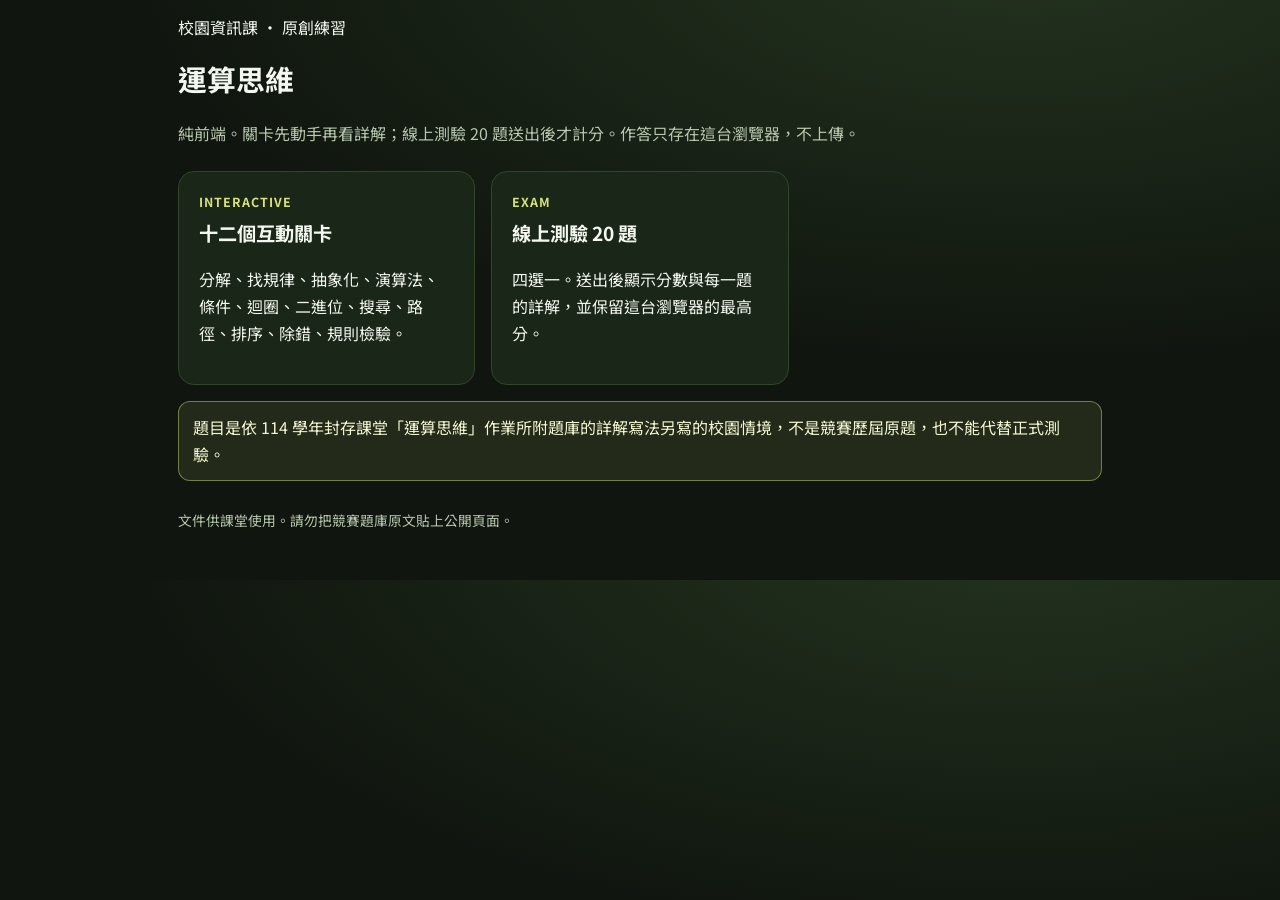
==== index.html @ 199ae2cf "新增運算思維互動練習，供課堂另開頁面使用。 十二關與二十題測驗為原創校園情境，結構比照資安課程。  Co-authored-by: Cursor <cursoragent@cursor.com>" ====
<!doctype html>
<html lang="zh-Hant-TW">
<head>
<meta charset="utf-8">
<meta name="viewport" content="width=device-width, initial-scale=1">
<title>運算思維</title>
<link rel="preconnect" href="https://fonts.gstatic.com" crossorigin>
<link rel="stylesheet" href="https://fonts.googleapis.com/css2?family=Noto+Sans+TC:wght@400;700;900&display=swap">
<link rel="stylesheet" href="play/css/style.css">
</head>
<body>
<div class="wrap">
  <p class="backhome">校園資訊課 · 原創練習</p>
  <h1>運算思維</h1>
  <p class="hint">純前端。關卡先動手再看詳解；線上測驗 20 題送出後才計分。作答只存在這台瀏覽器，不上傳。</p>
  <div class="hub">
    <a class="card" href="play/">
      <div class="eyebrow">INTERACTIVE</div>
      <h2>十二個互動關卡</h2>
      <p>分解、找規律、抽象化、演算法、條件、迴圈、二進位、搜尋、路徑、排序、除錯、規則檢驗。</p>
    </a>
    <a class="card" href="exam/">
      <div class="eyebrow">EXAM</div>
      <h2>線上測驗 20 題</h2>
      <p>四選一。送出後顯示分數與每一題的詳解，並保留這台瀏覽器的最高分。</p>
    </a>
  </div>
  <div class="warn">題目是依 114 學年封存課堂「運算思維」作業所附題庫的詳解寫法另寫的校園情境，不是競賽歷屆原題，也不能代替正式測驗。</div>
  <footer>文件供課堂使用。請勿把競賽題庫原文貼上公開頁面。</footer>
</div>
</body>
</html>
---- play/css/style.css ----
:root{
  --bg:#10160f; --panel:#1a2618; --line:#31442c;
  --ink:#f3f7ef; --muted:#b7c7ae; --accent:#d6e27a; --accent2:#8fd18a;
  --bad:#ff8f86; --ok:#9be7a8;
  --sans:"Noto Sans TC",system-ui,sans-serif;
}
*{box-sizing:border-box}
body{margin:0;background:radial-gradient(900px 420px at 80% -10%,#24331f,var(--bg));color:var(--ink);font-family:var(--sans);line-height:1.7}
.wrap{max-width:960px;margin:0 auto;padding:0 18px 48px}
a{color:var(--accent2)}
header{position:sticky;top:0;z-index:2;background:rgba(16,22,15,.9);backdrop-filter:blur(8px);border-bottom:1px solid var(--line)}
.hbar{display:flex;align-items:center;gap:12px;padding:12px 0}
.brand{font-weight:900;color:var(--ink);text-decoration:none}
.brand small{display:block;font-weight:500;color:var(--muted);font-size:.78rem}
.spacer{flex:1}
.pbadge{font-size:.85rem;color:var(--muted)}
.pbadge b{color:var(--accent)}
.ptrack{height:3px;background:#243020}
.pfill{height:100%;width:0;background:linear-gradient(90deg,var(--accent),var(--accent2));transition:width .3s}
h1{font-size:1.8rem;margin:.2em 0}
.hero p,.en,.hint{color:var(--muted)}
.eyebrow{letter-spacing:.08em;color:var(--accent);font-size:.78rem;font-weight:700}
.warn,.final{margin-top:16px;background:rgba(214,226,122,.1);border:1px solid rgba(214,226,122,.45);color:#f3f6d4;border-radius:12px;padding:12px 14px}
.maphead{display:flex;justify-content:space-between;align-items:center;gap:12px;margin:28px 0 12px}
.grid{display:grid;grid-template-columns:repeat(auto-fill,minmax(240px,1fr));gap:14px}
.cell{display:flex;flex-direction:column;gap:4px;background:var(--panel);border:1px solid var(--line);border-radius:14px;padding:16px;color:inherit;text-decoration:none}
.cell.open:hover,.cell.solved:hover{border-color:var(--accent)}
.cell.locked{opacity:.55}
.cell.solved{border-color:rgba(155,231,168,.6)}
.cell .code{color:var(--accent);font-size:.78rem}
.cell .nm{font-weight:800}
.pill{font-size:.78rem;color:var(--muted)}
.goal{font-size:.9rem}
.level{background:var(--panel);border:1px solid var(--line);border-radius:16px;padding:18px 18px 8px;margin-top:16px}
.phase,.check,.q{background:var(--panel);border:1px solid var(--line);border-radius:16px;padding:16px;margin-top:14px}
.opts,.actions,.lamps{display:flex;flex-wrap:wrap;gap:8px}
.opts button,.actions button,.opt,.lamp,.ghost,.primary{
  font:inherit;color:var(--ink);background:#243222;border:1px solid var(--line);border-radius:10px;padding:10px 12px;text-align:left;cursor:pointer
}
.primary{background:#31461f;border-color:#6d8a3a}
.opt{display:flex;gap:8px;align-items:flex-start;width:100%}
.lamp{min-width:84px;text-align:center}
.lamp.on{background:#3d4d18;border-color:var(--accent);color:#f4f8d2}
button.good,.q.ok{border-color:var(--ok)}
button.bad,.q.ng{border-color:var(--bad)}
.exp,.phase-exp,.phase-msg{border-radius:10px;padding:10px 12px}
.phase-exp,.exp{background:rgba(155,231,168,.1)}
.phase-msg{background:rgba(255,143,134,.1)}
.readout{font-size:1.15rem}
.seq{margin:0 0 8px;padding-left:1.2em}
.mapfig{background:#121910;border-radius:10px;padding:12px;overflow:auto;color:var(--accent)}
.label{margin:8px 0 4px;color:var(--muted);font-size:.85rem}
.backhome,.back{margin:14px 0}
.hub{display:grid;grid-template-columns:repeat(auto-fill,minmax(260px,1fr));gap:16px;margin-top:24px}
.card{display:block;background:var(--panel);border:1px solid var(--line);border-radius:16px;padding:20px;color:inherit;text-decoration:none}
.card:hover{border-color:var(--accent)}
.card h2{margin:.2em 0;font-size:1.2rem}
footer{color:var(--muted);font-size:.86rem;margin-top:28px}
fieldset.q{margin:0}
fieldset.q.ok{border-color:var(--ok)}
fieldset.q.ng{border-color:var(--bad)}
legend{font-weight:700;padding:0;margin-bottom:8px}
.tag{display:inline-block;margin-right:8px;color:var(--accent);font-weight:700}
.score{font-size:1.3rem;font-weight:800}
@media(max-width:640px){.maphead{align-items:flex-start;flex-direction:column}h1{font-size:1.45rem}}
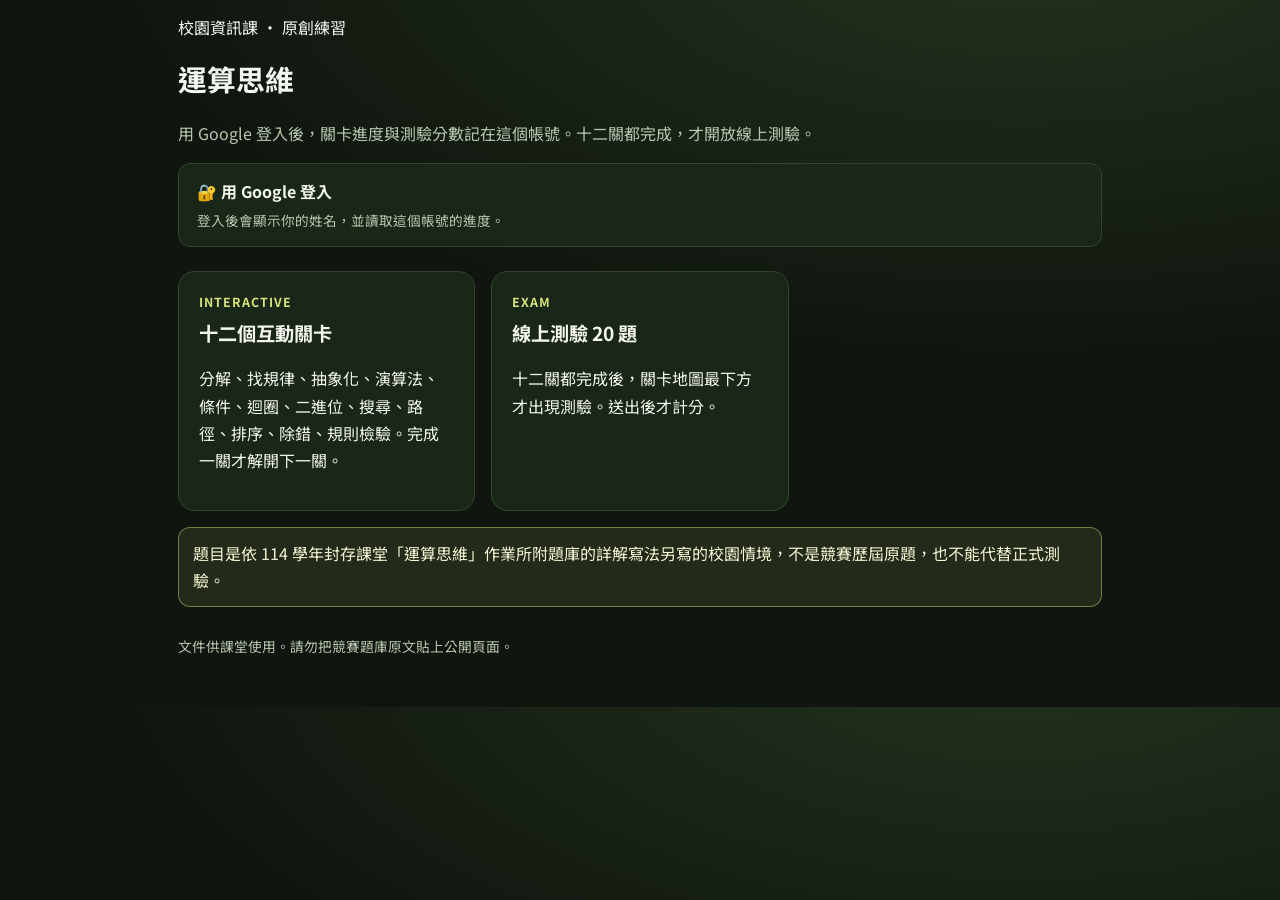
==== commit 23abd158: "加上 Google 登入，並把進度記在帳號上。 十二關都完成才開放線上測驗，完成紀錄與最高分會同步到既有的 Firestore。  Co-authored-by: Cursor <cursoragen" ====
--- a/index.html
+++ b/index.html
@@ -12,21 +12,28 @@
 <div class="wrap">
   <p class="backhome">校園資訊課 · 原創練習</p>
   <h1>運算思維</h1>
-  <p class="hint">純前端。關卡先動手再看詳解；線上測驗 20 題送出後才計分。作答只存在這台瀏覽器，不上傳。</p>
+  <p class="hint">用 Google 登入後，關卡進度與測驗分數記在這個帳號。十二關都完成，才開放線上測驗。</p>
+  <div id="gsiArea" class="gsi"></div>
   <div class="hub">
     <a class="card" href="play/">
       <div class="eyebrow">INTERACTIVE</div>
       <h2>十二個互動關卡</h2>
-      <p>分解、找規律、抽象化、演算法、條件、迴圈、二進位、搜尋、路徑、排序、除錯、規則檢驗。</p>
+      <p>分解、找規律、抽象化、演算法、條件、迴圈、二進位、搜尋、路徑、排序、除錯、規則檢驗。完成一關才解開下一關。</p>
     </a>
-    <a class="card" href="exam/">
+    <a class="card" href="play/#/">
       <div class="eyebrow">EXAM</div>
       <h2>線上測驗 20 題</h2>
-      <p>四選一。送出後顯示分數與每一題的詳解，並保留這台瀏覽器的最高分。</p>
+      <p>十二關都完成後，關卡地圖最下方才出現測驗。送出後才計分。</p>
     </a>
   </div>
   <div class="warn">題目是依 114 學年封存課堂「運算思維」作業所附題庫的詳解寫法另寫的校園情境，不是競賽歷屆原題，也不能代替正式測驗。</div>
   <footer>文件供課堂使用。請勿把競賽題庫原文貼上公開頁面。</footer>
 </div>
+<script>window.REVIEW_DATA = { module: "ct", title: "運算思維" };</script>
+<script src="https://accounts.google.com/gsi/client" async></script>
+<script src="js/google-auth-config.js"></script>
+<script src="js/firebase-config.js"></script>
+<script src="js/student-auth.js"></script>
+<script src="js/cloud-sync.js"></script>
 </body>
 </html>
--- a/play/css/style.css
+++ b/play/css/style.css
@@ -1,7 +1,7 @@
 :root{
   --bg:#10160f; --panel:#1a2618; --line:#31442c;
   --ink:#f3f7ef; --muted:#b7c7ae; --accent:#d6e27a; --accent2:#8fd18a;
-  --bad:#ff8f86; --ok:#9be7a8;
+  --bad:#ff8f86; --ok:#9be7a8; --warn:#ffcf6b;
   --sans:"Noto Sans TC",system-ui,sans-serif;
 }
 *{box-sizing:border-box}
@@ -62,4 +62,16 @@
 legend{font-weight:700;padding:0;margin-bottom:8px}
 .tag{display:inline-block;margin-right:8px;color:var(--accent);font-weight:700}
 .score{font-size:1.3rem;font-weight:800}
+.gsi{margin:16px 0;padding:14px 18px;border-radius:12px;border:1px solid var(--line);background:var(--panel);display:flex;align-items:center;gap:14px;flex-wrap:wrap}
+.gsi.gsi-in{border-color:var(--accent)}
+.gsi .gsi-txt{display:flex;flex-direction:column;gap:3px;flex:1;min-width:220px}
+.gsi .gsi-txt span,.gsi .gsi-mail,.gsi .gsi-status,.gsi .gsi-hint{color:var(--muted)}
+.gsi .gsi-txt span,.gsi .gsi-mail,.gsi .gsi-status{font-size:.85rem}
+.gsi .gsi-name{font-weight:800}
+.gsi .gsi-ok{color:var(--accent)}
+.gsi .gsi-status{flex:1;min-width:180px}
+.gsi .gsi-out{margin-left:auto;cursor:pointer;background:transparent;border:1px solid var(--line);color:var(--muted);border-radius:8px;padding:6px 12px;font:inherit}
+.gsi .gsi-warn{color:var(--warn);font-size:.85rem}
+.card.locked{opacity:.72;cursor:default}
+.card.locked:hover{border-color:var(--line)}
 @media(max-width:640px){.maphead{align-items:flex-start;flex-direction:column}h1{font-size:1.45rem}}
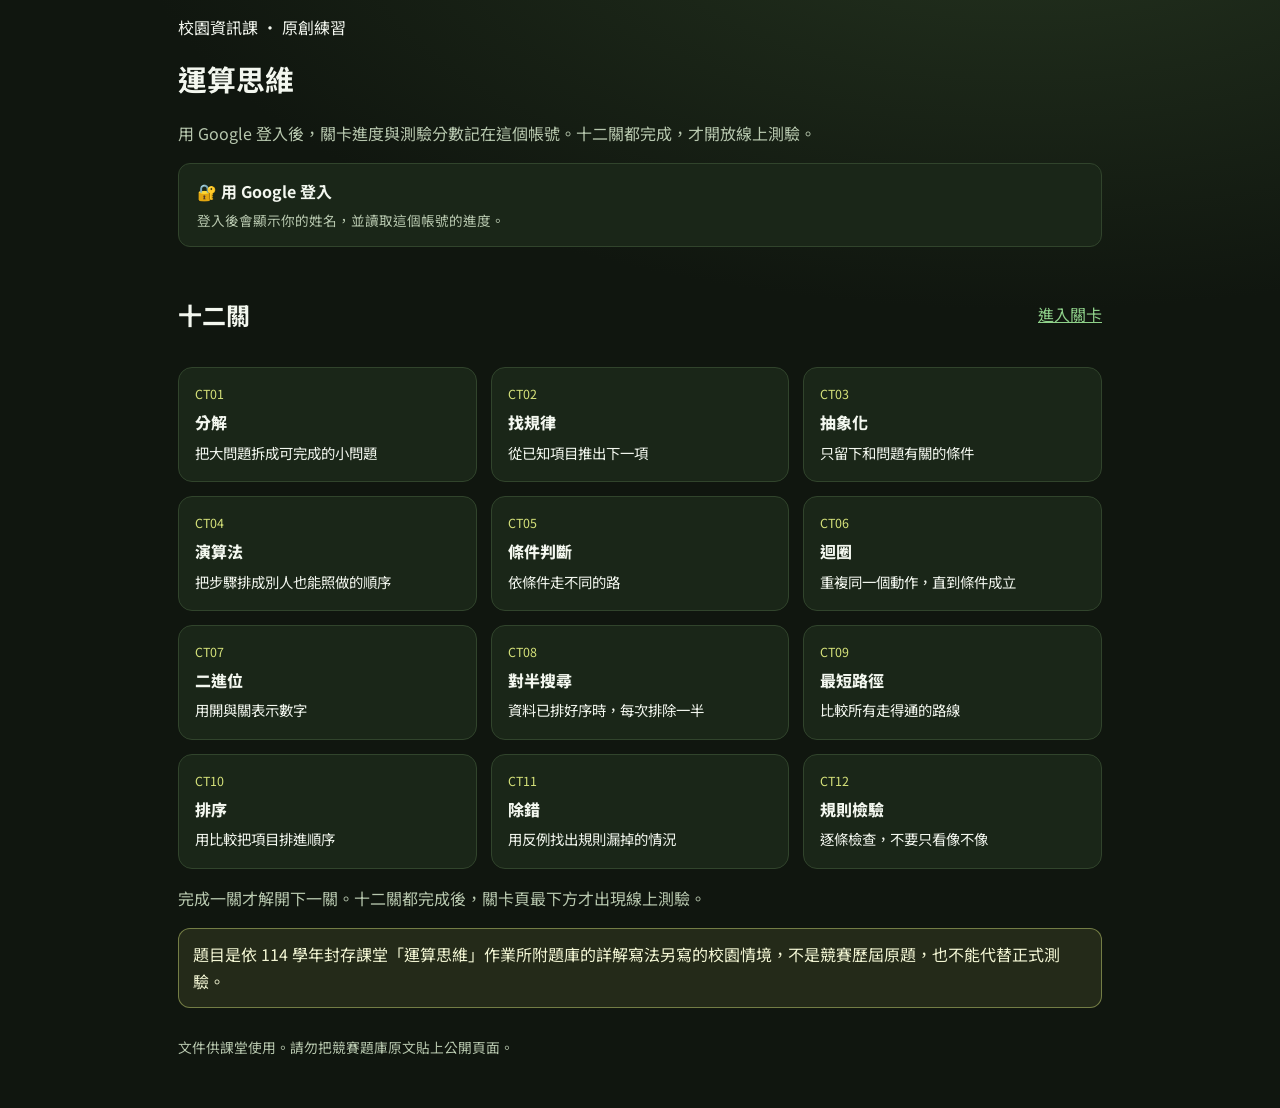
==== commit 569f36ef: "總頁改成十二關分項列表，選項改成直向一列。 Co-authored-by: Cursor <cursoragent@cursor.com>" ====
--- a/index.html
+++ b/index.html
@@ -6,7 +6,7 @@
 <title>運算思維</title>
 <link rel="preconnect" href="https://fonts.gstatic.com" crossorigin>
 <link rel="stylesheet" href="https://fonts.googleapis.com/css2?family=Noto+Sans+TC:wght@400;700;900&display=swap">
-<link rel="stylesheet" href="play/css/style.css">
+<link rel="stylesheet" href="play/css/style.css?v=4">
 </head>
 <body>
 <div class="wrap">
@@ -14,22 +14,26 @@
   <h1>運算思維</h1>
   <p class="hint">用 Google 登入後，關卡進度與測驗分數記在這個帳號。十二關都完成，才開放線上測驗。</p>
   <div id="gsiArea" class="gsi"></div>
-  <div class="hub">
-    <a class="card" href="play/">
-      <div class="eyebrow">INTERACTIVE</div>
-      <h2>十二個互動關卡</h2>
-      <p>分解、找規律、抽象化、演算法、條件、迴圈、二進位、搜尋、路徑、排序、除錯、規則檢驗。完成一關才解開下一關。</p>
-    </a>
-    <a class="card" href="play/#/">
-      <div class="eyebrow">EXAM</div>
-      <h2>線上測驗 20 題</h2>
-      <p>十二關都完成後，關卡地圖最下方才出現測驗。送出後才計分。</p>
-    </a>
-  </div>
+  <div class="maphead"><h2>十二關</h2><a href="play/">進入關卡</a></div>
+  <div class="grid" id="toc"></div>
+  <p class="hint">完成一關才解開下一關。十二關都完成後，關卡頁最下方才出現線上測驗。</p>
   <div class="warn">題目是依 114 學年封存課堂「運算思維」作業所附題庫的詳解寫法另寫的校園情境，不是競賽歷屆原題，也不能代替正式測驗。</div>
   <footer>文件供課堂使用。請勿把競賽題庫原文貼上公開頁面。</footer>
 </div>
 <script>window.REVIEW_DATA = { module: "ct", title: "運算思維" };</script>
+<script src="play/js/levels.js"></script>
+<script>
+(function () {
+  var root = document.getElementById("toc");
+  if (!root || !window.CT_LEVELS) return;
+  root.innerHTML = CT_LEVELS.map(function (lv) {
+    return '<a class="cell open" href="play/#/' + lv.slug + '">' +
+      '<span class="code">' + lv.code + '</span>' +
+      '<span class="nm">' + lv.nm + '</span>' +
+      '<span class="goal">' + lv.en + '</span></a>';
+  }).join("");
+})();
+</script>
 <script src="https://accounts.google.com/gsi/client" async></script>
 <script src="js/google-auth-config.js"></script>
 <script src="js/firebase-config.js"></script>
--- a/play/css/style.css
+++ b/play/css/style.css
@@ -34,6 +34,9 @@
 .level{background:var(--panel);border:1px solid var(--line);border-radius:16px;padding:18px 18px 8px;margin-top:16px}
 .phase,.check,.q{background:var(--panel);border:1px solid var(--line);border-radius:16px;padding:16px;margin-top:14px}
 .opts,.actions,.lamps{display:flex;flex-wrap:wrap;gap:8px}
+.opts{flex-direction:column;flex-wrap:nowrap;align-items:stretch}
+.opts button{width:100%;box-sizing:border-box;display:flex;gap:10px;align-items:flex-start}
+.opt-l{font-weight:800;color:var(--accent);min-width:1.2em}
 .opts button,.actions button,.opt,.lamp,.ghost,.primary{
   font:inherit;color:var(--ink);background:#243222;border:1px solid var(--line);border-radius:10px;padding:10px 12px;text-align:left;cursor:pointer
 }
